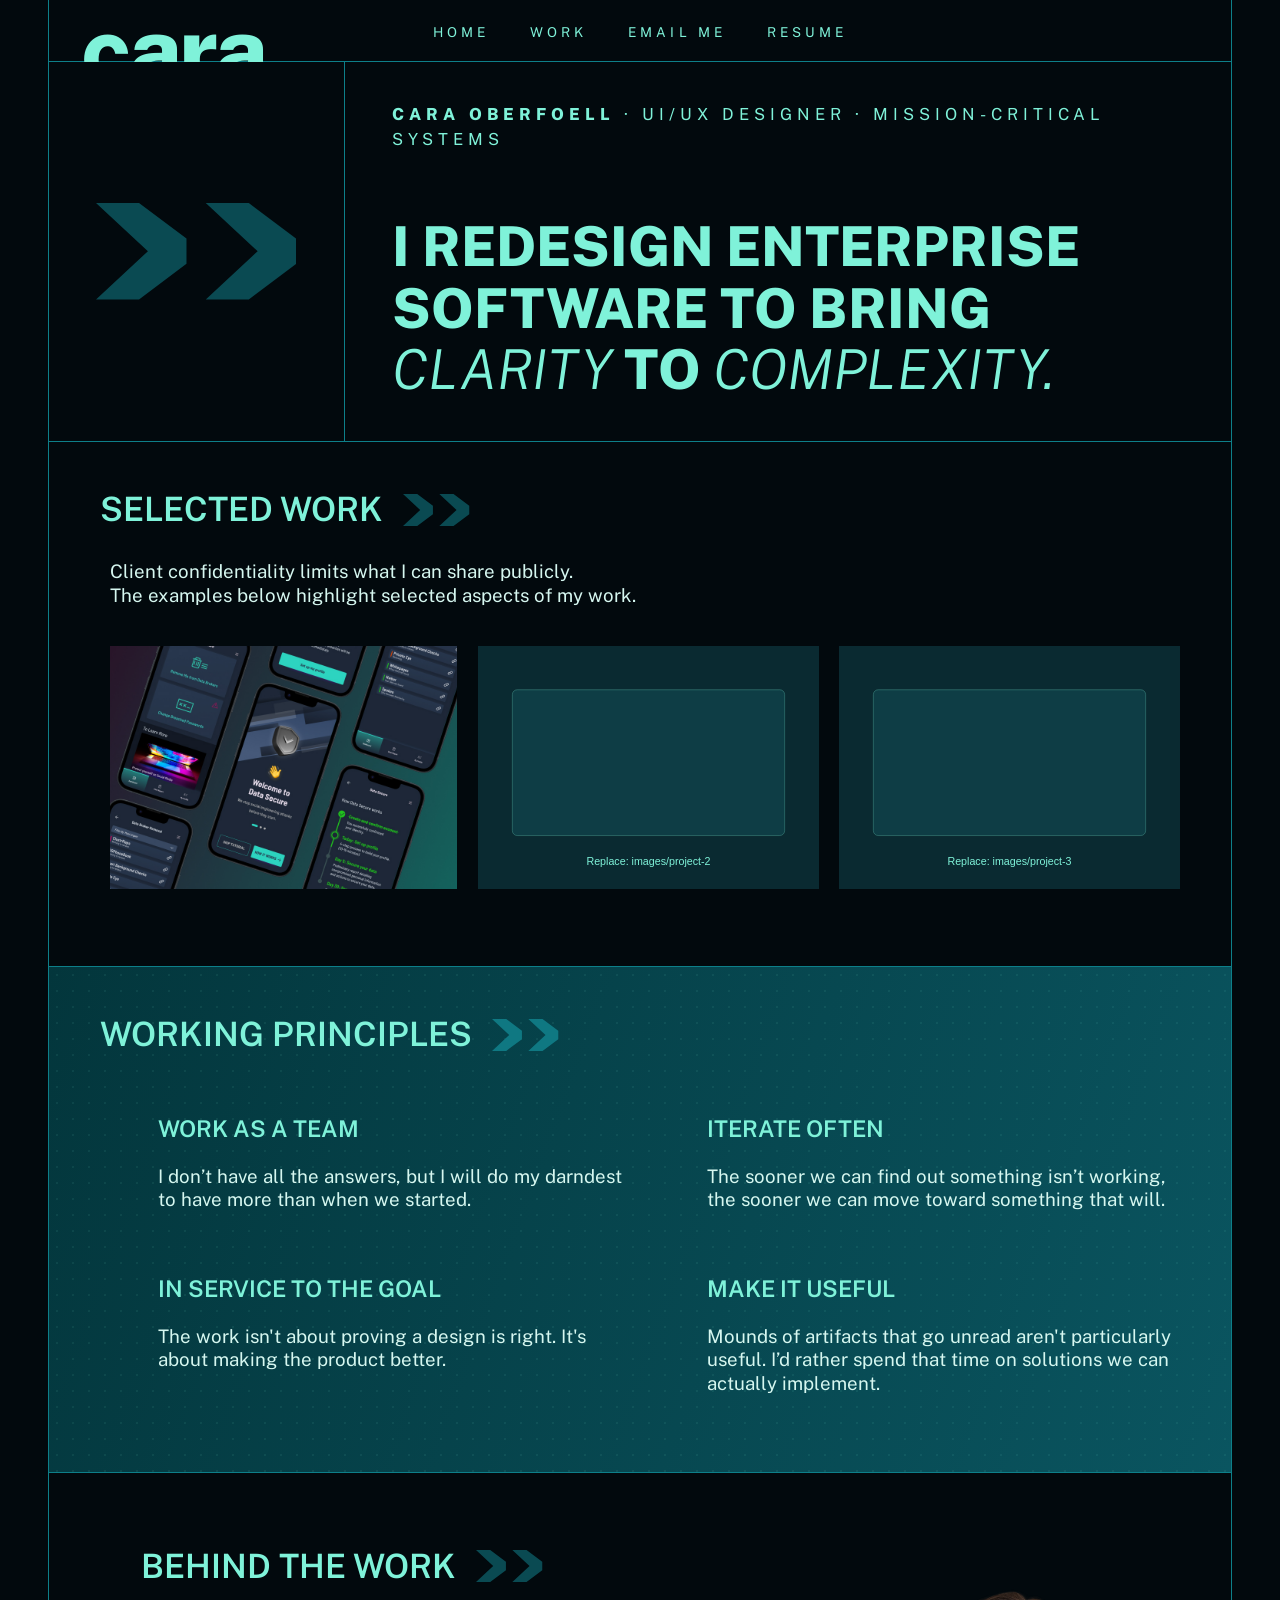
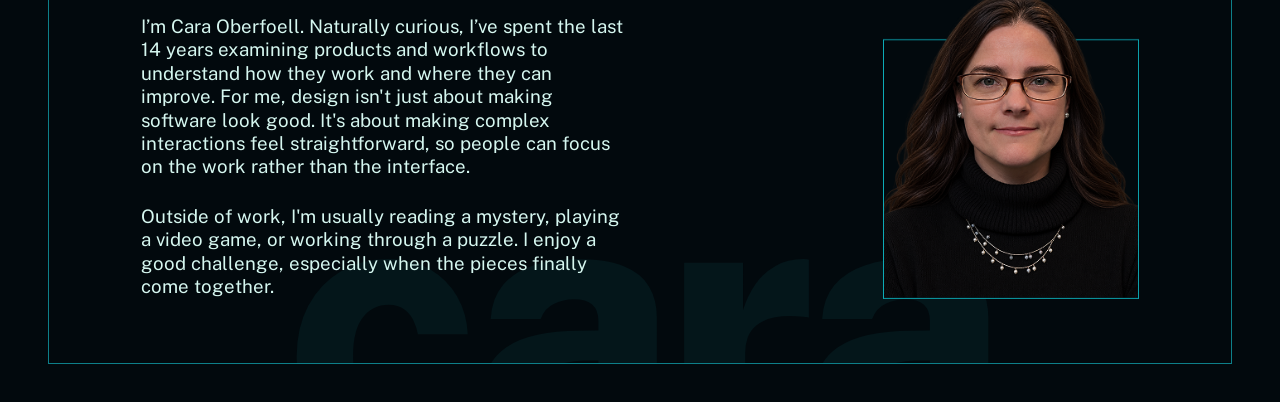
==== index.html @ caa13a53 "Update index.html text edit" ====
<!doctype html>
<html lang="en">
<head>
  <meta charset="utf-8">
  <meta name="viewport" content="width=device-width, initial-scale=1">
  <title>Cara Oberfoell | UI/UX Designer</title>
  <meta name="description" content="Cara Oberfoell is a UI/UX designer who redesigns enterprise software for mission-critical systems.">

  <!-- Font: Public Sans (free from Google Fonts). If your Figma uses a different font, tell me and I'll swap it. -->
  <link rel="preconnect" href="https://fonts.googleapis.com">
  <link rel="preconnect" href="https://fonts.gstatic.com" crossorigin>
  <link href="https://fonts.googleapis.com/css2?family=Public+Sans:ital,wght@0,300;0,400;0,600;0,800;1,300;1,700&display=swap" rel="stylesheet">

  <link rel="stylesheet" href="style.css">
  <link rel="stylesheet" href="case-study.css">
</head>
<body>

<div class="frame">

  <!-- ================= HEADER / NAV ================= -->
  <header class="site-header">
    <a class="logo" href="#top" aria-label="Cara Oberfoell, home"><span>cara</span></a>

    <nav class="nav" id="nav" aria-label="Main">
      <ul>
        <li><a href="#top">Home</a></li>
        <!-- WORK LINK: points to the highlights section for now.
             When you build a Work page, change it to href="work.html" -->
        <li><a href="#work">Work</a></li>
        <li class="nav-secondary"><a href="mailto:your.email@example.com">Email me</a></li>
        <li class="nav-secondary"><a href="resume.pdf">Resume</a></li>
      </ul>
      <button class="menu-button" id="menu-button" aria-expanded="false" aria-controls="nav" aria-label="Show more links">
        <span></span><span></span><span></span>
      </button>
    </nav>
  </header>

  <main id="top">

    <!-- ================= HERO ================= -->
    <section class="hero">
      <div class="hero-mark" aria-hidden="true">
        <svg class="chevrons" viewBox="0 0 270 130" xmlns="http://www.w3.org/2000/svg">
          <polygon points="0,0 58,0 122,48 122,82 58,130 0,130 70,65"/>
          <polygon points="148,0 206,0 270,48 270,82 206,130 148,130 218,65"/>
        </svg>
      </div>
      <div class="hero-copy">
        <p class="eyebrow">
          <strong>Cara Oberfoell</strong>
          <span>· UI/UX Designer</span>
          <span>· Mission-critical systems</span>
        </p>
        <h1>I redesign enterprise software to bring <em>clarity</em> to <em>complexity.</em></h1>
      </div>
    </section>

    <!-- ================= WORK HIGHLIGHTS ================= -->
    <section class="highlights" id="work">
      <h2 class="section-title">Selected Work <svg class="chevrons" viewBox="0 0 270 130" aria-hidden="true"><polygon points="0,0 58,0 122,48 122,82 58,130 0,130 70,65"/><polygon points="148,0 206,0 270,48 270,82 206,130 148,130 218,65"/></svg></h2>
      <p class="note">
        Client confidentiality limits what I can share publicly.<br>
        The examples below highlight selected aspects of my work.
      </p>

      <!-- TO ADD A PROJECT: copy one <li>...</li> block, change the image, alt text and page link,
           then copy project-1.html to a new file (for example project-4.html) and edit it. -->
      <ul class="gallery">
        <li><a href="project-1.html"><img src="images/data_secure.jpg" alt="Mobile app screens for a data privacy product. Opens the case study."></a></li>
        <li><a href="project-2.html"><img src="images/project-2.svg" alt="Interactive touchscreen wall at an automotive event. Opens the case study."></a></li>
        <li><a href="project-3.html"><img src="images/project-3.svg" alt="Interactive touchscreen wall at an automotive event, second view. Opens the case study."></a></li>
      </ul>
    </section>

    <!-- ================= WORKING PRINCIPLES ================= -->
    <section class="principles">
      <h2 class="section-title">Working Principles <svg class="chevrons" viewBox="0 0 270 130" aria-hidden="true"><polygon points="0,0 58,0 122,48 122,82 58,130 0,130 70,65"/><polygon points="148,0 206,0 270,48 270,82 206,130 148,130 218,65"/></svg></h2>

      <div class="principles-grid">
        <article>
          <h3>Work as a team</h3>
          <p>I don’t have all the answers, but I will do my darndest to have more than when we started.</p>
        </article>
        <article>
          <h3>Iterate often</h3>
          <p>The sooner we can find out something isn’t working, the sooner we can move toward something that will.</p>
        </article>
        <article>
          <h3>In service to the goal</h3>
          <p>The work isn't about proving a design is right. It's about making the product better.</p>
        </article>
        <article>
          <h3>Make it useful</h3>
          <p>Mounds of artifacts that go unread aren't particularly useful. I’d rather spend that time on solutions we can actually implement.</p>
        </article>
      </div>
    </section>

    <!-- ================= BEHIND THE WORK ================= -->
    <section class="about">
      <h2 class="section-title about-title">Behind the Work <svg class="chevrons" viewBox="0 0 270 130" aria-hidden="true"><polygon points="0,0 58,0 122,48 122,82 58,130 0,130 70,65"/><polygon points="148,0 206,0 270,48 270,82 206,130 148,130 218,65"/></svg></h2>

      <div class="about-text">
        <p>I’m Cara Oberfoell. Naturally curious, I’ve spent the last 14 years examining products and workflows to understand how they work and where they can improve. For me, design isn't just about making software look good. It's about making complex interactions feel straightforward, so people can focus on the work rather than the interface.</p>
        <p>Outside of work, I'm usually reading a mystery, playing a video game, or working through a puzzle. I enjoy a good challenge, especially when the pieces finally come together.</p>
      </div>

      <figure class="about-photo">
        <img src="images/headshot.png" alt="Portrait of Cara Oberfoell">
      </figure>

      <span class="watermark" aria-hidden="true">cara</span>
    </section>

  </main>
</div>

<script>
  // Mobile menu: the hamburger button shows/hides "Email me" and "Resume".
  var button = document.getElementById('menu-button');
  var nav = document.getElementById('nav');
  button.addEventListener('click', function () {
    var open = nav.classList.toggle('open');
    button.setAttribute('aria-expanded', open ? 'true' : 'false');
  });
</script>
</body>
</html>
---- style.css ----
/* =========================================================
   CARA OBERFOELL PORTFOLIO
   ---------------------------------------------------------
   EASY EDITS: colors, font and spacing live in the
   ":root" block right below. Change a value there and it
   updates across the whole site.
   ========================================================= */

:root {
  /* ----- COLORS (change hex codes here) ----- */
  --bg:          #02090d;   /* page background */
  --mint:        #7ff2d9;   /* headings and bright accents */
  --text:        #d6f7f0;   /* body text */
  --line:        #0d7f89;   /* thin frame lines */
  --chevron:     #0a4a52;   /* dark ">>" shapes */
  --panel-start: #03363c;   /* principles section gradient: left */
  --panel-end:   #0a5560;   /* principles section gradient: right */
  --watermark:   #04161a;   /* big faint "cara" behind about section */

  /* ----- FONT ----- */
  --font: "Public Sans", system-ui, -apple-system, "Segoe UI", sans-serif;

  /* ----- SPACING ----- */
  --frame-margin: clamp(16px, 3.75vw, 64px);  /* gap between window edge and the framed content */
  --section-pad:  clamp(24px, 4vw, 70px);     /* padding inside sections */
}

/* ---------- Base ---------- */
*, *::before, *::after { box-sizing: border-box; }

html { scroll-behavior: smooth; }

body {
  margin: 0;
  background: var(--bg);
  color: var(--text);
  font-family: var(--font);
  font-size: clamp(1rem, 0.9rem + 0.35vw, 1.3rem);
  line-height: 1.25;
  -webkit-font-smoothing: antialiased;
}

img { display: block; max-width: 100%; }
a { color: inherit; }
h1, h2, h3, p, ul, figure { margin: 0; }
ul { padding: 0; list-style: none; }

/* The framed area with thin vertical lines on each side */
.frame {
  margin-inline: var(--frame-margin);
  border-inline: 1px solid var(--line);
  min-height: 100vh;
  margin-bottom: clamp(24px, 3vw, 56px);
  border-bottom: 1px solid var(--line);
}

/* Reusable ">>" shape */
.chevrons { fill: var(--chevron); }

/* Section headings: "WORK - HIGHLIGHTS >>" */
.section-title {
  display: flex;
  align-items: center;
  gap: 0.6em;
  color: var(--mint);
  font-size: clamp(1.4rem, 1rem + 1.4vw, 2.1rem);
  font-weight: 600;
  text-transform: uppercase;
  line-height: 1;
}
.section-title .chevrons { height: 0.95em; width: auto; flex: none; }
/* On the teal panel the dark ">>" would vanish, so it gets a lighter teal */
.principles .chevrons { fill: #0f7882; }

/* ---------- Header / nav ---------- */
.site-header {
  display: grid;
  grid-template-columns: 1fr auto 1fr;
  align-items: start;
  height: 62px;
  border-bottom: 1px solid var(--line);
}

/* Logo is cropped at the bottom on purpose, like your design */
.logo {
  grid-column: 1;
  height: 62px;
  overflow: hidden;
  padding-left: 32px;
  text-decoration: none;
  color: var(--mint);
}
.logo span {
  display: block;
  margin-top: 4px;
  font-size: 92px;
  font-weight: 800;
  line-height: 1;
  letter-spacing: -0.03em;
}

.nav {
  grid-column: 2;
  display: flex;
  align-items: center;
  height: 62px;
}
.nav ul { display: flex; gap: clamp(28px, 3.2vw, 50px); }
.nav a {
  color: var(--mint);
  font-size: 0.85rem;
  font-weight: 400;
  letter-spacing: 0.3em;
  text-transform: uppercase;
  text-decoration: none;
  padding-block: 8px;
}
.nav a:hover, .nav a:focus-visible { text-decoration: underline; text-underline-offset: 6px; }

.menu-button { display: none; }

/* ---------- Hero ---------- */
.hero {
  display: grid;
  grid-template-columns: 25% 1fr;
  min-height: clamp(280px, 25vw, 395px);
  border-bottom: 1px solid var(--line);
}
.hero-mark {
  display: grid;
  place-items: center;
  border-right: 1px solid var(--line);
}
.hero-mark .chevrons { width: 68%; max-width: 270px; height: auto; }

.hero-copy {
  display: flex;
  flex-direction: column;
  justify-content: center;
  gap: clamp(36px, 5vw, 90px);
  padding: 40px clamp(24px, 3.7vw, 60px);
}

.eyebrow {
  color: var(--mint);
  font-size: clamp(0.78rem, 0.4rem + 0.8vw, 1.2rem);
  letter-spacing: 0.3em;
  text-transform: uppercase;
  line-height: 1.5;
}
.eyebrow strong { font-weight: 800; }

h1 {
  color: var(--mint);
  font-size: clamp(1.6rem, 0.8rem + 3.3vw, 3.5rem);
  font-weight: 800;
  line-height: 1.12;
  text-transform: uppercase;
}
h1 em { font-style: italic; font-weight: 300; }

/* ---------- Work highlights ---------- */
.highlights {
  padding: var(--section-pad);
  padding-bottom: clamp(48px, 6vw, 90px);
  border-bottom: 1px solid var(--line);
}
.note {
  margin: clamp(20px, 2.5vw, 36px) 0 clamp(24px, 3vw, 44px) 0.5em;
  font-size: clamp(1rem, 0.85rem + 0.4vw, 1.3rem);
  line-height: 1.3;
}

.gallery {
  display: grid;
  grid-template-columns: 1.02fr 1fr 1fr;
  gap: clamp(14px, 1.6vw, 26px);
  margin-left: 0.5em;
}
.gallery img {
  width: 100%;
  height: clamp(180px, 19vw, 300px);
  object-fit: cover;
}

/* ---------- Working principles ---------- */
.principles {
  position: relative;
  padding: var(--section-pad);
  padding-bottom: clamp(48px, 6vw, 90px);
  border-bottom: 1px solid var(--line);
  background:
    radial-gradient(rgba(127, 242, 217, 0.07) 1px, transparent 1.5px) 0 0 / 16px 16px,
    linear-gradient(110deg, var(--panel-start), var(--panel-end));
}
.principles-grid {
  display: grid;
  grid-template-columns: 1fr 1fr;
  gap: clamp(36px, 5vw, 70px) clamp(32px, 6vw, 110px);
  margin-top: clamp(36px, 5vw, 80px);
  padding-left: clamp(0px, 4.5vw, 75px);
}
.principles h3 {
  color: var(--mint);
  font-size: clamp(1.05rem, 0.8rem + 0.8vw, 1.45rem);
  font-weight: 600;
  text-transform: uppercase;
  margin-bottom: clamp(14px, 1.6vw, 24px);
}
.principles p {
  font-size: clamp(1rem, 0.85rem + 0.4vw, 1.3rem);
  line-height: 1.25;
  max-width: 28em;
}

/* ---------- About ---------- */
.about {
  position: relative;
  overflow: hidden;
  display: grid;
  grid-template-columns: minmax(0, 1fr) auto;
  grid-template-areas:
    "title photo"
    "text  photo";
  column-gap: clamp(32px, 8vw, 130px);
  row-gap: clamp(20px, 2.5vw, 36px);
  align-content: start;
  max-width: 1100px;
  margin-inline: auto;
  padding: clamp(48px, 6vw, 90px) var(--section-pad) clamp(48px, 5vw, 80px);
}
.about-title { grid-area: title; }
.about-text  { grid-area: text; position: relative; z-index: 1; }
.about-text p + p { margin-top: 1.4em; }
.about-text p { font-size: clamp(1rem, 0.85rem + 0.4vw, 1.3rem); max-width: 26em; }

.about-photo {
  grid-area: photo;
  align-self: end;
  position: relative;
  z-index: 1;
  width: clamp(220px, 20vw, 278px);
}
.about-photo img {
  width: 100%;
  /* aspect-ratio: 1; */
  object-fit: cover;
}

/* Big faint "cara" behind everything at the bottom */
.watermark {
  position: absolute;
  left: 50%;
  bottom: -0.38em;
  transform: translateX(-50%);
  z-index: 0;
  color: var(--watermark);
  font-size: clamp(220px, 28vw, 440px);
  font-weight: 800;
  letter-spacing: -0.03em;
  line-height: 1;
  pointer-events: none;
  user-select: none;
}

/* The about block sits centered inside the full-width frame */
.frame > main > .about { width: 100%; }

/* =========================================================
   TABLET / MOBILE  (screens narrower than 820px)
   ========================================================= */
@media (max-width: 820px) {

  :root { --frame-margin: 18px; }

  /* Header: logo on top, links underneath */
  .site-header {
    display: block;
    height: auto;
  }
  .logo {
    display: block;
    padding-left: 0;
    height: 62px;
    text-align: center;
  }
  .logo span { font-size: 84px; margin-top: 2px; }

  .nav {
    position: relative;
    justify-content: center;
    gap: 28px;
    height: 62px;
    border-top: 1px solid var(--line);
  }
  .nav ul { gap: 36px; }

  /* "Email me" and "Resume" move into the hamburger menu */
  .nav-secondary { display: none; }
  .nav.open { flex-wrap: wrap; height: auto; padding-bottom: 12px; }
  .nav.open ul { flex-wrap: wrap; justify-content: center; width: 100%; padding-top: 18px; row-gap: 14px; }
  .nav.open .nav-secondary { display: block; }
  .nav.open .menu-button { margin-top: 10px; }

  .menu-button {
    display: grid;
    gap: 5px;
    padding: 10px 4px;
    background: none;
    border: 0;
    cursor: pointer;
  }
  .menu-button span {
    display: block;
    width: 22px;
    height: 2px;
    background: var(--mint);
  }

  /* Hero stacks: chevron strip, then text */
  .hero { display: block; min-height: 0; }
  .hero-mark {
    display: flex;
    align-items: center;
    justify-content: flex-start;
    height: 72px;
    padding-left: 24px;
    border-right: 0;
    border-bottom: 1px solid var(--line);
  }
  .hero-mark .chevrons { width: 74px; }
  .hero-copy { padding: 28px 22px 34px; gap: 22px; }
  .eyebrow { letter-spacing: 0.3em; font-size: 0.8rem; display: block; }
  .eyebrow span { display: block; }
  h1 { font-size: 1.55rem; }
  h1 em { font-weight: 700; }

  /* Gallery stacks full width */
  .highlights { padding: 28px 22px 40px; }
  .note { margin-left: 0; }
  .gallery { grid-template-columns: 1fr; margin-left: 0; }
  .gallery img { height: auto; aspect-ratio: 16 / 10; }

  /* Principles: one column */
  .principles { padding: 28px 22px 40px; }
  .principles-grid { grid-template-columns: 1fr; padding-left: 12px; margin-top: 28px; gap: 32px; }

  /* About: heading, photo, then text */
  .about {
    grid-template-columns: 1fr;
    grid-template-areas:
      "title"
      "photo"
      "text";
    padding: 36px 22px 56px;
  }
  .about-photo { justify-self: center; width: min(78%, 280px); align-self: auto; }
  .about-text p { max-width: none; }
  .watermark { font-size: 46vw; }
}
---- case-study.css ----
/* =========================================================
   CASE STUDY PAGES
   Used only by project-1.html, project-2.html, project-3.html.
   Colors, fonts and spacing come from the :root block in
   style.css, so changing them there updates these pages too.
   ========================================================= */

/* ---------- Title block ---------- */
.case-hero {
  padding: clamp(36px, 5vw, 80px) var(--section-pad) clamp(36px, 5vw, 72px);
  border-bottom: 1px solid var(--line);
}
.case-hero .eyebrow { margin-bottom: clamp(24px, 3vw, 44px); }
.case-hero h1 { max-width: 16em; }
.lede {
  margin-top: clamp(22px, 2.5vw, 36px);
  max-width: 36em;
  font-size: clamp(1.1rem, 0.9rem + 0.6vw, 1.5rem);
  line-height: 1.35;
}

/* ---------- Quick facts (role, team, timeline) ---------- */
.facts {
  display: grid;
  /* One row, every fact the same width (works for 3 facts, or 4 if you add one back) */
  grid-auto-flow: column;
  grid-auto-columns: minmax(0, 1fr);
  margin: 0;
  border-bottom: 1px solid var(--line);
}
.facts > div {
  padding: clamp(18px, 2vw, 28px) clamp(16px, 2vw, 32px);
  border-right: 1px solid var(--line);
}
.facts > div:last-child { border-right: 0; }
.facts dt {
  color: var(--mint);
  font-size: 0.78rem;
  font-weight: 600;
  letter-spacing: 0.3em;
  text-transform: uppercase;
}
.facts dd { margin: 10px 0 0; }

/* ---------- Text sections: label on the left, content on the right ---------- */
.case-section {
  display: grid;
  grid-template-columns: 25% 1fr;
  border-bottom: 1px solid var(--line);
}
.case-section > h2 {
  padding: var(--section-pad);
  border-right: 1px solid var(--line);
  color: var(--mint);
  font-size: clamp(1rem, 0.8rem + 0.6vw, 1.35rem);
  font-weight: 600;
  letter-spacing: 0.15em;
  line-height: 1.2;
  text-transform: uppercase;
}
.case-section .content {
  padding: var(--section-pad) clamp(24px, 3.7vw, 60px);
}
.case-section .content p { max-width: 38em; }
.case-section .content p + p { margin-top: 1.2em; }

/* List with small ">" markers */
.steps { max-width: 38em; }
.steps li { position: relative; padding-left: 1.6em; }
.steps li + li { margin-top: 0.9em; }
.steps li::before {
  content: ">";
  position: absolute;
  left: 0;
  color: var(--mint);
  font-weight: 800;
}

/* ---------- Visuals ---------- */
.case-figures {
  display: grid;
  grid-template-columns: 1fr 1fr;
  gap: clamp(14px, 1.6vw, 26px);
  padding: var(--section-pad);
  border-bottom: 1px solid var(--line);
}
/* A section holding just one wide image */
.case-figures--lead { grid-template-columns: 1fr; }
/* If one section ever holds exactly three images, the first spans the full width */
.case-figures figure:first-child:nth-last-child(3) { grid-column: 1 / -1; }
.case-figures img {
  width: 100%;
  height: auto;
  border: 1px solid var(--line);
}
.case-figures figcaption {
  margin-top: 10px;
  font-size: 0.9rem;
  opacity: 0.85;
}

/* ---------- Outcome panel (same teal look as Working Principles) ---------- */
.case-outcome {
  padding: var(--section-pad);
  padding-bottom: clamp(40px, 5vw, 80px);
  border-bottom: 1px solid var(--line);
  background:
    radial-gradient(rgba(127, 242, 217, 0.07) 1px, transparent 1.5px) 0 0 / 16px 16px,
    linear-gradient(110deg, var(--panel-start), var(--panel-end));
}
.case-outcome .chevrons { fill: #0f7882; }
.case-outcome p {
  margin-top: clamp(24px, 3vw, 44px);
  max-width: 38em;
  font-size: clamp(1.05rem, 0.9rem + 0.5vw, 1.4rem);
}

/* ---------- Back / next links ---------- */
.case-nav {
  display: flex;
  justify-content: space-between;
  gap: 24px;
  padding: clamp(28px, 3vw, 44px) var(--section-pad);
}
.case-nav a {
  color: var(--mint);
  font-size: 0.85rem;
  letter-spacing: 0.3em;
  text-transform: uppercase;
  text-decoration: none;
}
.case-nav a:hover, .case-nav a:focus-visible { text-decoration: underline; text-underline-offset: 6px; }

/* Hover effect for the thumbnails on the homepage */
.gallery a { display: block; }
.gallery a img { transition: outline-color 0.15s ease, filter 0.15s ease; outline: 1px solid transparent; outline-offset: 4px; }
.gallery a:hover img, .gallery a:focus-visible img { outline-color: var(--mint); filter: brightness(1.12); }

/* =========================================================
   TABLET / MOBILE
   ========================================================= */
@media (max-width: 820px) {
  .case-section { grid-template-columns: 1fr; }
  .case-section > h2 {
    padding: 24px 22px 0;
    border-right: 0;
  }
  .case-section .content { padding: 16px 22px 32px; }

  .case-figures { grid-template-columns: 1fr; padding: 28px 22px; }
  .case-outcome { padding: 28px 22px 40px; }
  .case-hero { padding: 28px 22px 34px; }
  .case-nav { padding: 28px 22px; flex-wrap: wrap; }
}

/* =========================================================
   SMALL PHONES (narrower than 600px)
   The facts only stack here. On anything wider they stay in one row.
   ========================================================= */
@media (max-width: 600px) {
  .facts { grid-auto-flow: row; grid-auto-columns: auto; grid-template-columns: 1fr; }
  .facts > div { border-right: 0; border-bottom: 1px solid var(--line); }
  .facts > div:last-child { border-bottom: 0; }
}
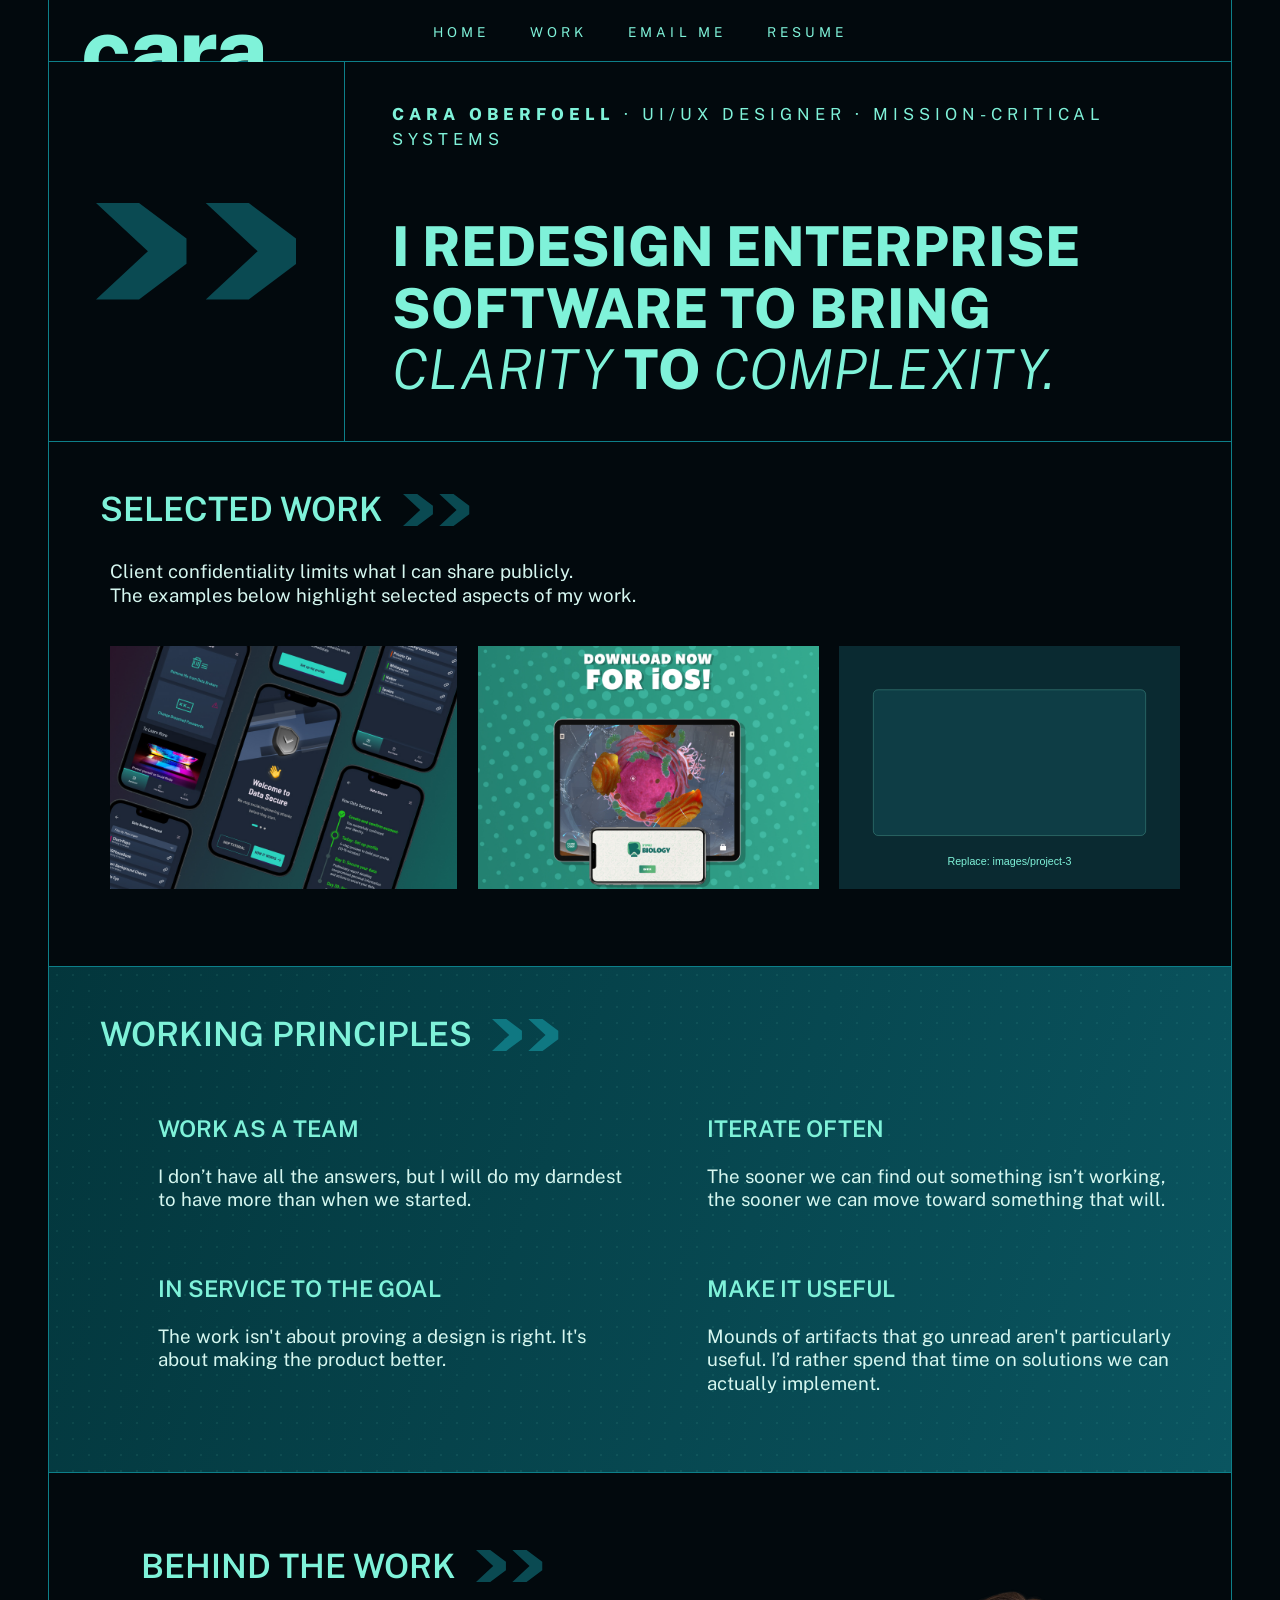
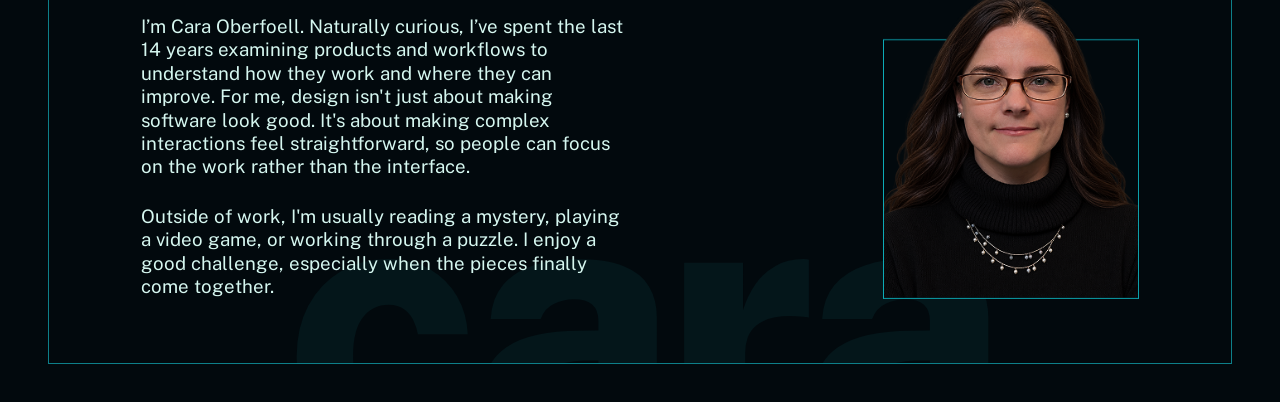
==== commit 985fcd27: "Update project-2 image in gallery section updated image" ====
--- a/index.html
+++ b/index.html
@@ -69,7 +69,7 @@
            then copy project-1.html to a new file (for example project-4.html) and edit it. -->
       <ul class="gallery">
         <li><a href="project-1.html"><img src="images/data_secure.jpg" alt="Mobile app screens for a data privacy product. Opens the case study."></a></li>
-        <li><a href="project-2.html"><img src="images/project-2.svg" alt="Interactive touchscreen wall at an automotive event. Opens the case study."></a></li>
+        <li><a href="project-2.html"><img src="images/sib_thumb.jpg" alt="Interactive touchscreen wall at an automotive event. Opens the case study."></a></li>
         <li><a href="project-3.html"><img src="images/project-3.svg" alt="Interactive touchscreen wall at an automotive event, second view. Opens the case study."></a></li>
       </ul>
     </section>
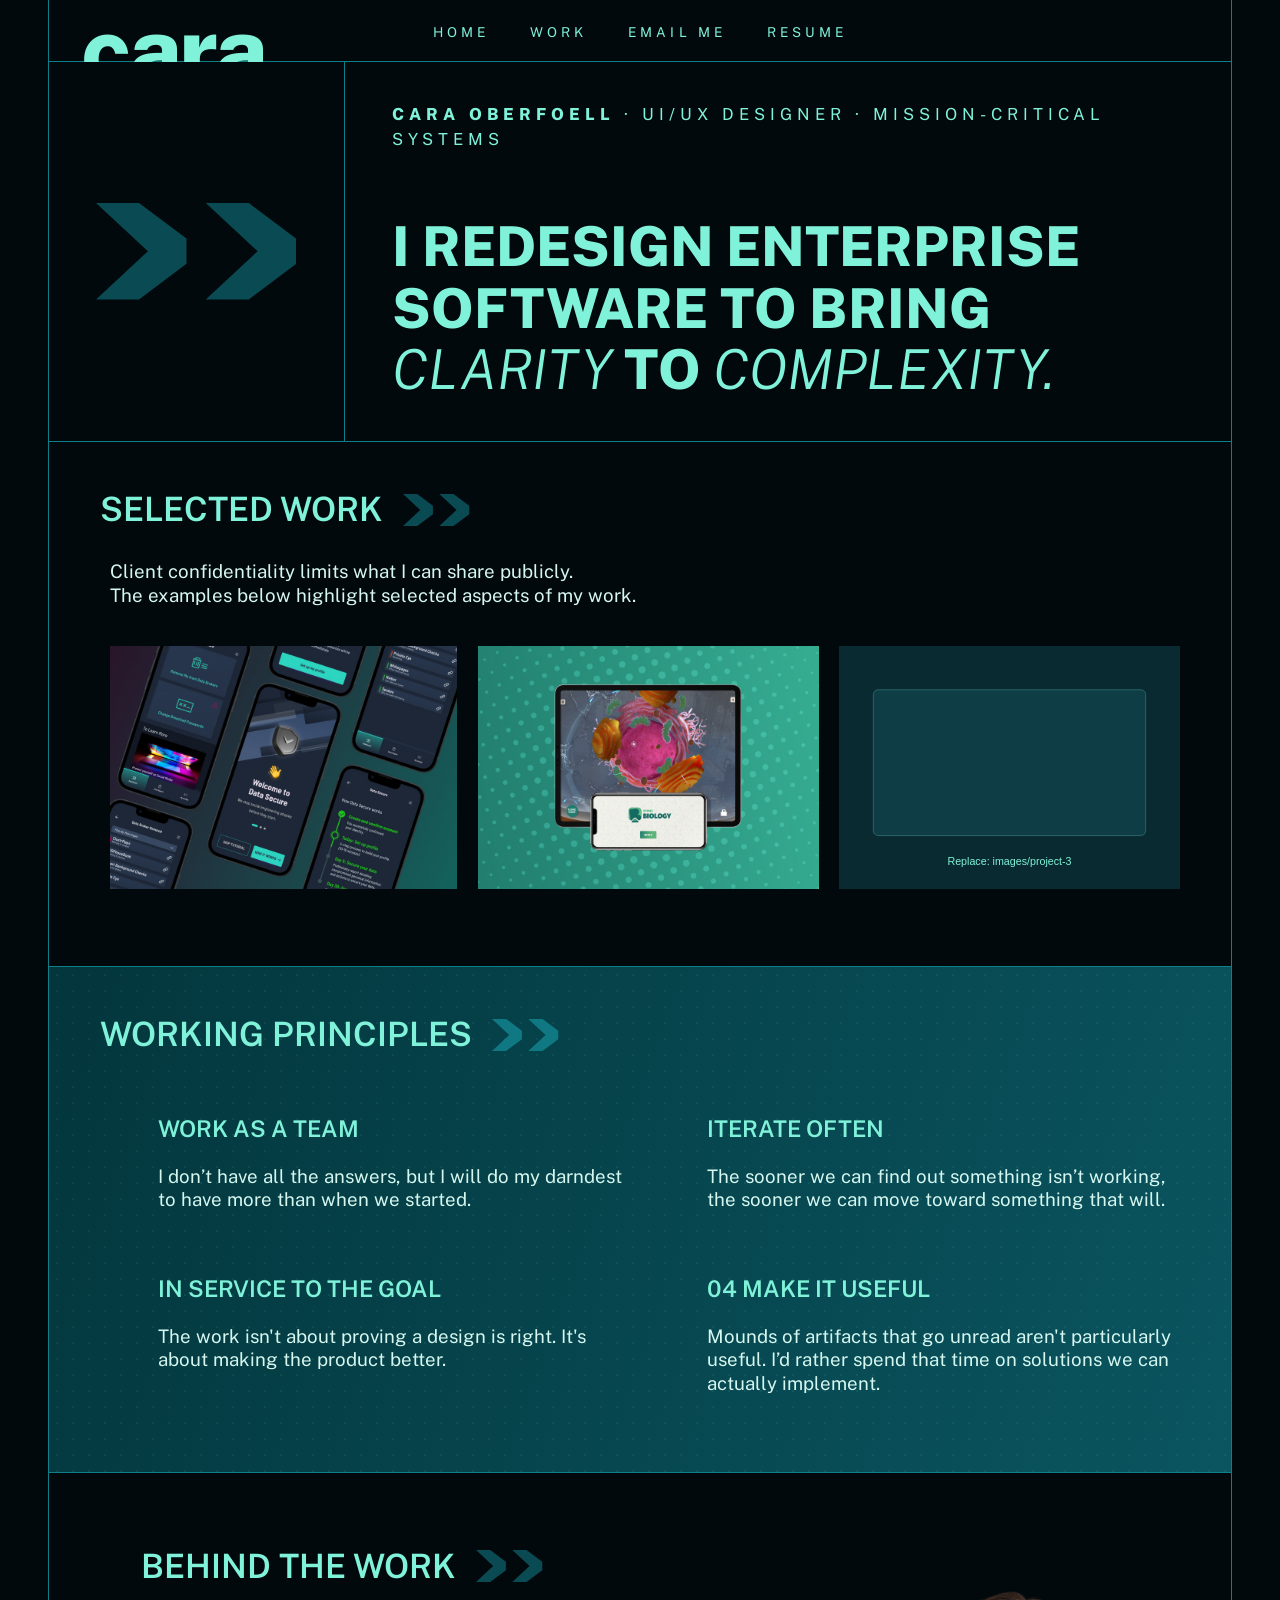
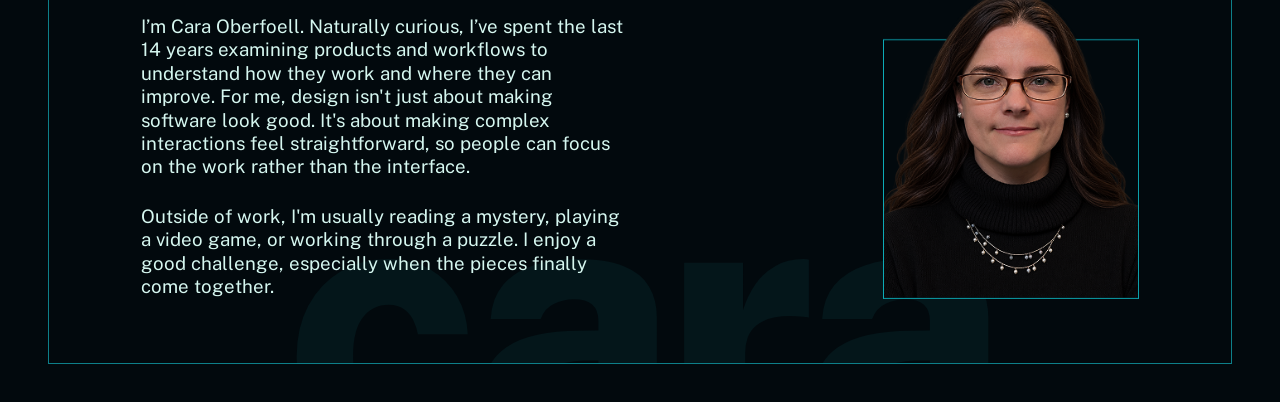
==== commit 241b6486: "Add files via upload added resume and updated email and resume in nav" ====
--- a/index.html
+++ b/index.html
@@ -28,8 +28,8 @@
         <!-- WORK LINK: points to the highlights section for now.
              When you build a Work page, change it to href="work.html" -->
         <li><a href="#work">Work</a></li>
-        <li class="nav-secondary"><a href="mailto:your.email@example.com">Email me</a></li>
-        <li class="nav-secondary"><a href="resume.pdf">Resume</a></li>
+        <li class="nav-secondary"><a href="mailto:coberfoell@gmail.com">Email me</a></li>
+        <li class="nav-secondary"><a href="Cara Oberfoell_resume.pdf">Resume</a></li>
       </ul>
       <button class="menu-button" id="menu-button" aria-expanded="false" aria-controls="nav" aria-label="Show more links">
         <span></span><span></span><span></span>
@@ -92,7 +92,7 @@
           <p>The work isn't about proving a design is right. It's about making the product better.</p>
         </article>
         <article>
-          <h3>Make it useful</h3>
+          <h3>04 Make it useful</h3>
           <p>Mounds of artifacts that go unread aren't particularly useful. I’d rather spend that time on solutions we can actually implement.</p>
         </article>
       </div>
--- a/case-study.css
+++ b/case-study.css
@@ -9,6 +9,9 @@
 .case-hero {
   padding: clamp(36px, 5vw, 80px) var(--section-pad) clamp(36px, 5vw, 72px);
   border-bottom: 1px solid var(--line);
+  background:
+  radial-gradient(rgba(127, 242, 217, 0.07) 1px, transparent 1.5px) 0 0 / 16px 16px,
+  linear-gradient(110deg, var(--panel-start), var(--panel-end));
 }
 .case-hero .eyebrow { margin-bottom: clamp(24px, 3vw, 44px); }
 .case-hero h1 { max-width: 16em; }
@@ -104,9 +107,9 @@
   padding: var(--section-pad);
   padding-bottom: clamp(40px, 5vw, 80px);
   border-bottom: 1px solid var(--line);
-  background:
+  /*background:
     radial-gradient(rgba(127, 242, 217, 0.07) 1px, transparent 1.5px) 0 0 / 16px 16px,
-    linear-gradient(110deg, var(--panel-start), var(--panel-end));
+    linear-gradient(110deg, var(--panel-start), var(--panel-end)); */
 }
 .case-outcome .chevrons { fill: #0f7882; }
 .case-outcome p {
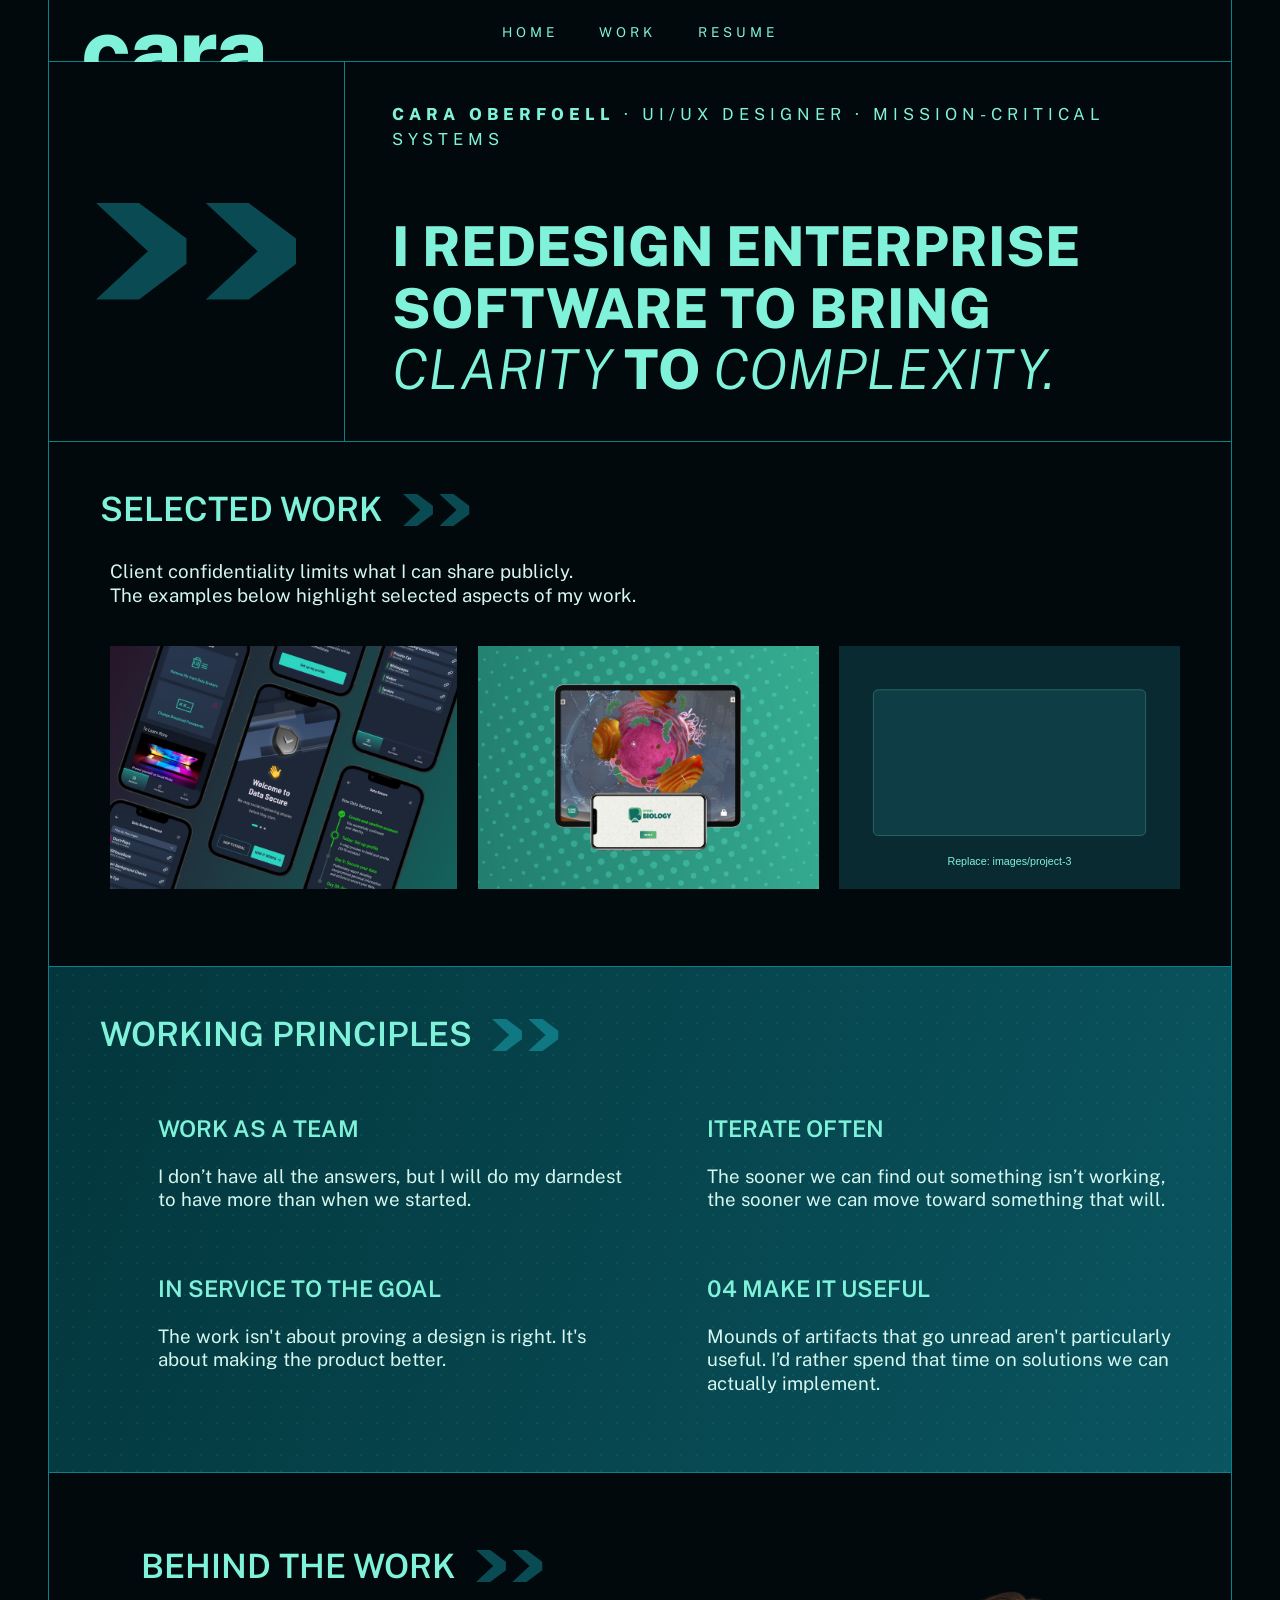
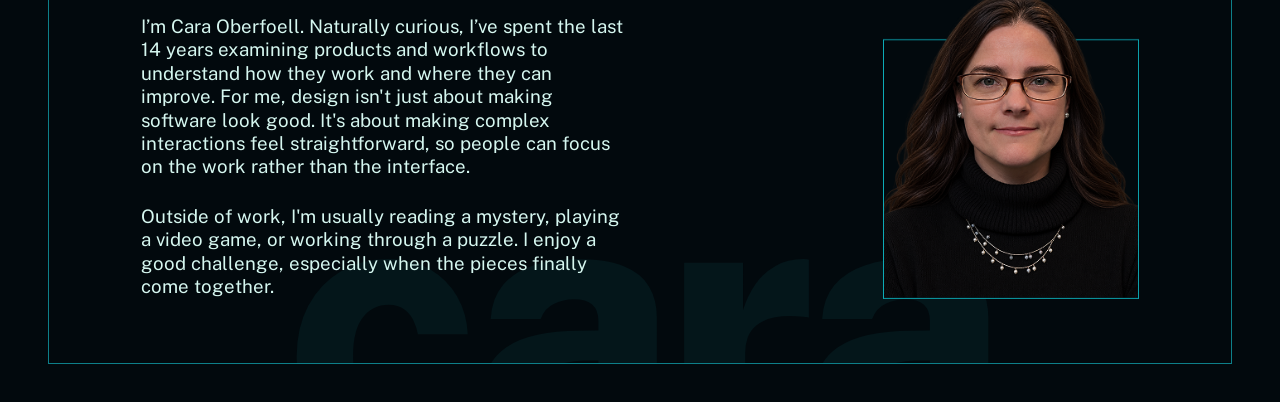
==== commit 202a44f3: "Add files via upload removed the email button from nav and removed the extra hamburger menu from mob" ====
--- a/index.html
+++ b/index.html
@@ -28,12 +28,8 @@
         <!-- WORK LINK: points to the highlights section for now.
              When you build a Work page, change it to href="work.html" -->
         <li><a href="#work">Work</a></li>
-        <li class="nav-secondary"><a href="mailto:coberfoell@gmail.com">Email me</a></li>
-        <li class="nav-secondary"><a href="Cara Oberfoell_resume.pdf">Resume</a></li>
+        <li><a href="Cara Oberfoell_resume.pdf" target="_blank" rel="noopener">Resume</a></li>
       </ul>
-      <button class="menu-button" id="menu-button" aria-expanded="false" aria-controls="nav" aria-label="Show more links">
-        <span></span><span></span><span></span>
-      </button>
     </nav>
   </header>
 
@@ -118,13 +114,7 @@
 </div>
 
 <script>
-  // Mobile menu: the hamburger button shows/hides "Email me" and "Resume".
-  var button = document.getElementById('menu-button');
-  var nav = document.getElementById('nav');
-  button.addEventListener('click', function () {
-    var open = nav.classList.toggle('open');
-    button.setAttribute('aria-expanded', open ? 'true' : 'false');
-  });
+
 </script>
 </body>
 </html>
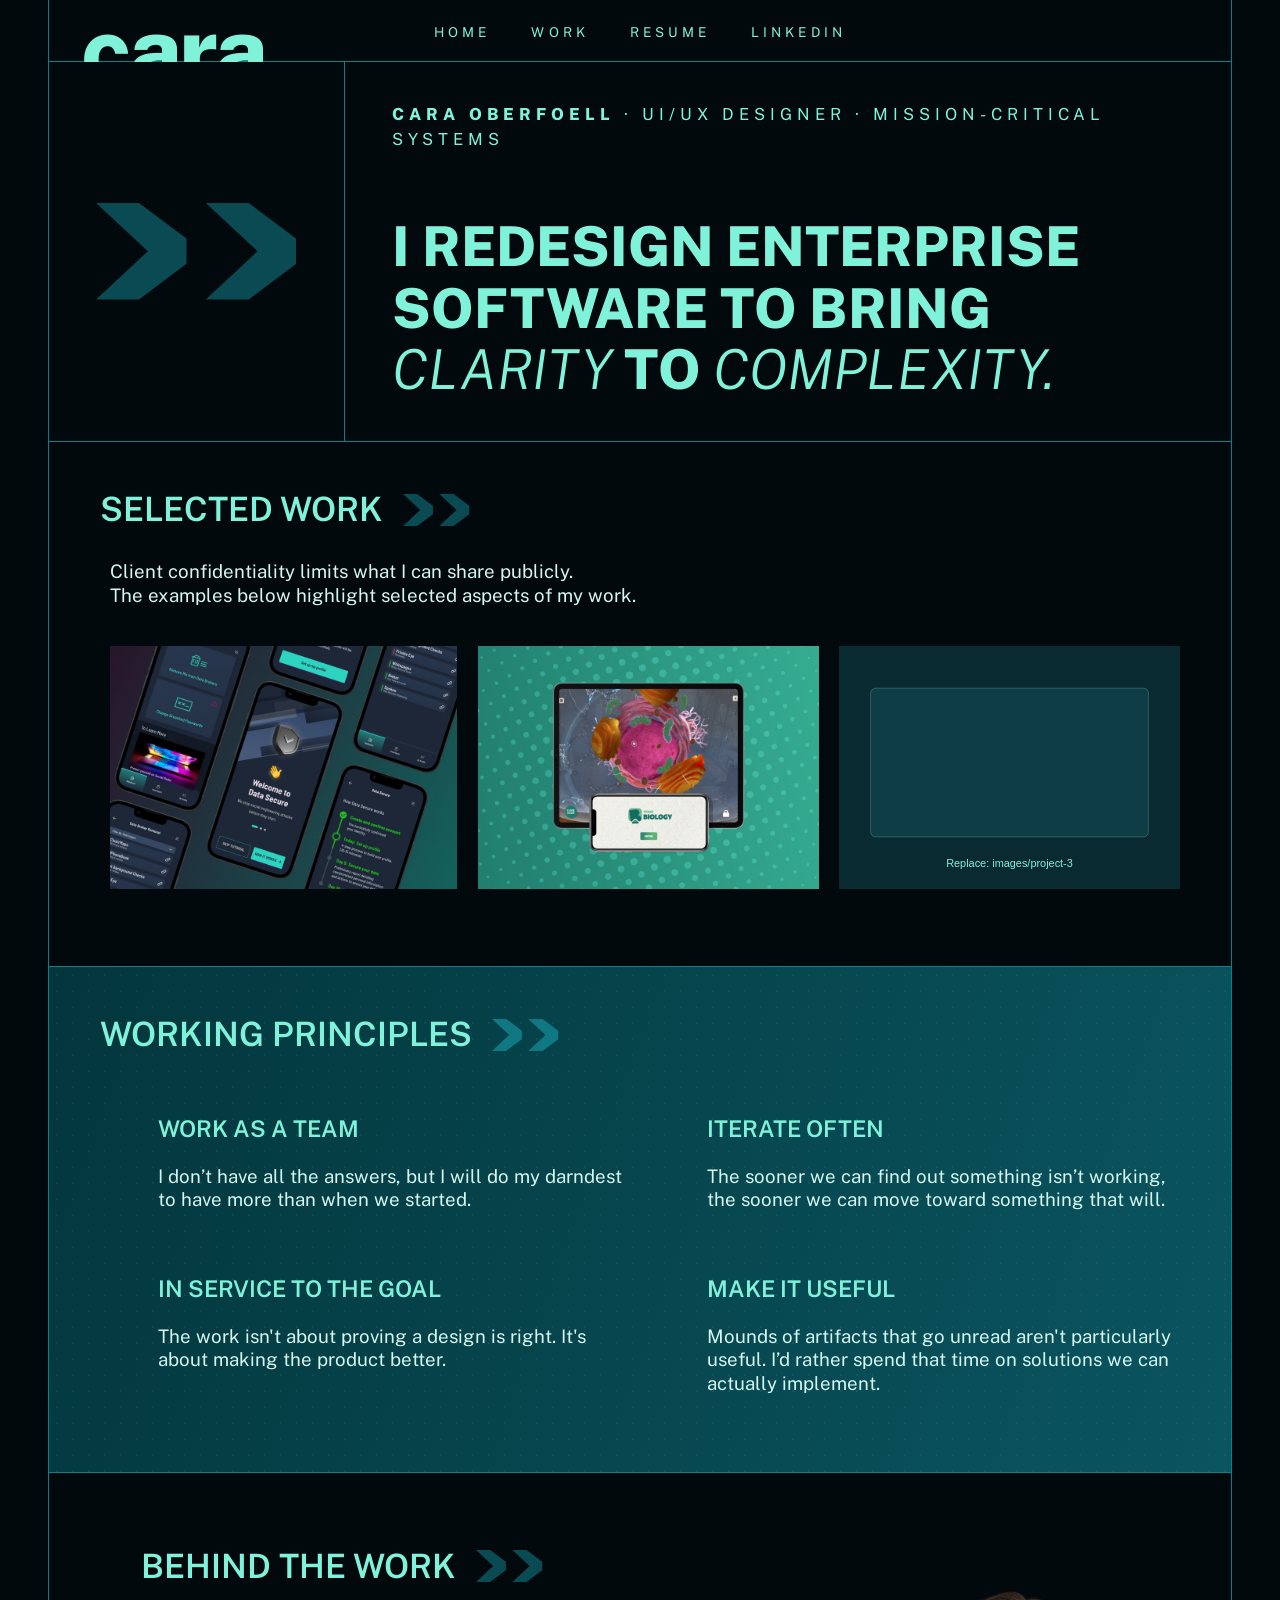
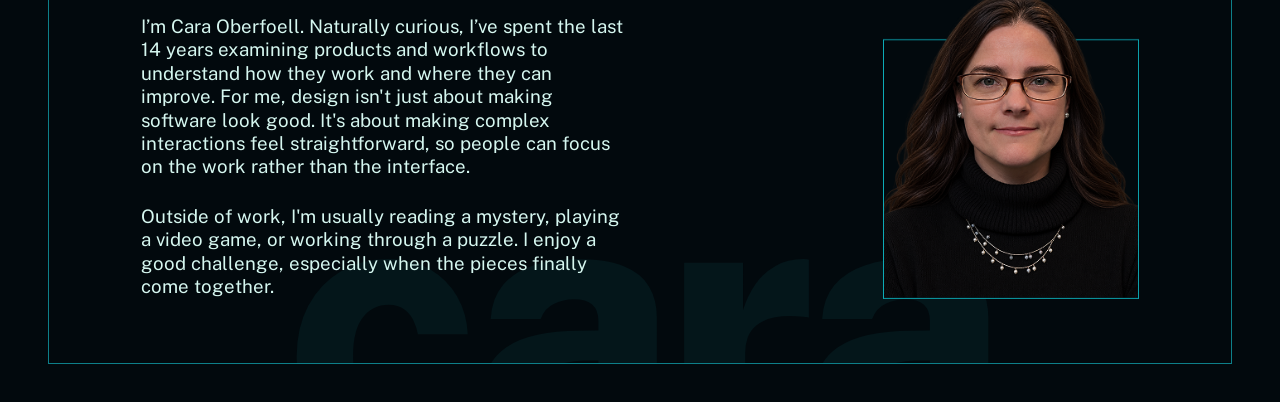
==== commit a84159c4: "Add files via upload Added linkedin to Nav. fixed typos and added descriptions" ====
--- a/index.html
+++ b/index.html
@@ -29,6 +29,8 @@
              When you build a Work page, change it to href="work.html" -->
         <li><a href="#work">Work</a></li>
         <li><a href="Cara Oberfoell_resume.pdf" target="_blank" rel="noopener">Resume</a></li>
+        <li><a href="https://www.linkedin.com/in/coberfoell" target="_blank" rel="noopener">LinkedIn</a></li>
+
       </ul>
     </nav>
   </header>
@@ -65,7 +67,7 @@
            then copy project-1.html to a new file (for example project-4.html) and edit it. -->
       <ul class="gallery">
         <li><a href="project-1.html"><img src="images/data_secure.jpg" alt="Mobile app screens for a data privacy product. Opens the case study."></a></li>
-        <li><a href="project-2.html"><img src="images/sib_thumb.jpg" alt="Interactive touchscreen wall at an automotive event. Opens the case study."></a></li>
+        <li><a href="project-2.html"><img src="images/sib_thumb.jpg" alt="Biology AAR app screens.  Opens the case study."></a></li>
         <li><a href="project-3.html"><img src="images/project-3.svg" alt="Interactive touchscreen wall at an automotive event, second view. Opens the case study."></a></li>
       </ul>
     </section>
@@ -88,7 +90,7 @@
           <p>The work isn't about proving a design is right. It's about making the product better.</p>
         </article>
         <article>
-          <h3>04 Make it useful</h3>
+          <h3>Make it useful</h3>
           <p>Mounds of artifacts that go unread aren't particularly useful. I’d rather spend that time on solutions we can actually implement.</p>
         </article>
       </div>
--- a/case-study.css
+++ b/case-study.css
@@ -9,9 +9,10 @@
 .case-hero {
   padding: clamp(36px, 5vw, 80px) var(--section-pad) clamp(36px, 5vw, 72px);
   border-bottom: 1px solid var(--line);
+  /* Same dotted teal texture as the Working Principles panel on the homepage */
   background:
-  radial-gradient(rgba(127, 242, 217, 0.07) 1px, transparent 1.5px) 0 0 / 16px 16px,
-  linear-gradient(110deg, var(--panel-start), var(--panel-end));
+    radial-gradient(rgba(127, 242, 217, 0.07) 1px, transparent 1.5px) 0 0 / 16px 16px,
+    linear-gradient(110deg, var(--panel-start), var(--panel-end));
 }
 .case-hero .eyebrow { margin-bottom: clamp(24px, 3vw, 44px); }
 .case-hero h1 { max-width: 16em; }
@@ -102,16 +103,12 @@
   opacity: 0.85;
 }
 
-/* ---------- Outcome panel (same teal look as Working Principles) ---------- */
+/* ---------- Outcome (plain background; the texture now lives in the header) ---------- */
 .case-outcome {
   padding: var(--section-pad);
   padding-bottom: clamp(40px, 5vw, 80px);
   border-bottom: 1px solid var(--line);
-  /*background:
-    radial-gradient(rgba(127, 242, 217, 0.07) 1px, transparent 1.5px) 0 0 / 16px 16px,
-    linear-gradient(110deg, var(--panel-start), var(--panel-end)); */
-}
-.case-outcome .chevrons { fill: #0f7882; }
+}
 .case-outcome p {
   margin-top: clamp(24px, 3vw, 44px);
   max-width: 38em;
@@ -119,12 +116,18 @@
 }
 
 /* ---------- Back / next links ---------- */
+/* Three fixed slots: Previous (left) | Back to work (center) | Next (right).
+   A page that has no Previous or Next simply leaves that slot empty. */
 .case-nav {
-  display: flex;
-  justify-content: space-between;
+  display: grid;
+  grid-template-columns: 1fr auto 1fr;
+  align-items: center;
   gap: 24px;
   padding: clamp(28px, 3vw, 44px) var(--section-pad);
 }
+.case-nav .nav-prev { grid-column: 1; justify-self: start; }
+.case-nav .nav-back { grid-column: 2; justify-self: center; }
+.case-nav .nav-next { grid-column: 3; justify-self: end; }
 .case-nav a {
   color: var(--mint);
   font-size: 0.85rem;
@@ -135,9 +138,19 @@
 .case-nav a:hover, .case-nav a:focus-visible { text-decoration: underline; text-underline-offset: 6px; }
 
 /* Hover effect for the thumbnails on the homepage */
-.gallery a { display: block; }
-.gallery a img { transition: outline-color 0.15s ease, filter 0.15s ease; outline: 1px solid transparent; outline-offset: 4px; }
-.gallery a:hover img, .gallery a:focus-visible img { outline-color: var(--mint); filter: brightness(1.12); }
+/* The link crops the image very slightly (scale 1.02) so a faint light edge baked into
+   an exported image, or a sub-pixel gap at certain window sizes, never shows as a thin line. */
+.gallery a {
+  display: block;
+  overflow: hidden;
+  background: var(--bg);
+  outline: 1px solid transparent;
+  outline-offset: 4px;
+  transition: outline-color 0.15s ease;
+}
+.gallery a img { display: block; transform: scale(1.02); transition: filter 0.15s ease; }
+.gallery a:hover, .gallery a:focus-visible { outline-color: var(--mint); }
+.gallery a:hover img, .gallery a:focus-visible img { filter: brightness(1.12); }
 
 /* =========================================================
    TABLET / MOBILE
@@ -153,7 +166,12 @@
   .case-figures { grid-template-columns: 1fr; padding: 28px 22px; }
   .case-outcome { padding: 28px 22px 40px; }
   .case-hero { padding: 28px 22px 34px; }
-  .case-nav { padding: 28px 22px; flex-wrap: wrap; }
+  /* Phones: Previous and Next share the first row, Back to work sits centered below */
+  .case-nav { grid-template-columns: 1fr 1fr; row-gap: 22px; padding: 28px 22px; }
+  .case-nav .nav-prev { grid-column: 1; grid-row: 1; }
+  .case-nav .nav-next { grid-column: 2; grid-row: 1; }
+  .case-nav .nav-back { grid-column: 1 / -1; grid-row: 2; justify-self: center; }
+  .case-nav .long { display: none; }   /* "Previous project" becomes "Previous" */
 }
 
 /* =========================================================
@@ -165,3 +183,34 @@
   .facts > div { border-right: 0; border-bottom: 1px solid var(--line); }
   .facts > div:last-child { border-bottom: 0; }
 }
+
+/* =========================================================
+   TOP NAVIGATION (applies to every page)
+   Four links need more room than three, so on screens narrower than
+   1060px the header switches to the stacked layout (logo on top, links
+   below). These rules are last on purpose so they override style.css.
+   ========================================================= */
+@media (max-width: 1060px) {
+  .site-header { display: block; height: auto; }
+  .logo { display: block; padding-left: 0; height: 62px; text-align: center; }
+  .logo span { font-size: 84px; margin-top: 2px; }
+  .nav {
+    justify-content: center;
+    height: auto;
+    min-height: 62px;
+    padding: 8px 16px;
+    border-top: 1px solid var(--line);
+  }
+  .nav ul { flex-wrap: wrap; justify-content: center; gap: 8px 26px; }
+}
+
+/* Small phones: the four links sit in a tidy 2 x 2 block */
+@media (max-width: 480px) {
+  .nav ul {
+    display: grid;
+    grid-template-columns: auto auto;
+    justify-items: center;
+    gap: 12px 44px;
+    padding-block: 6px;
+  }
+}
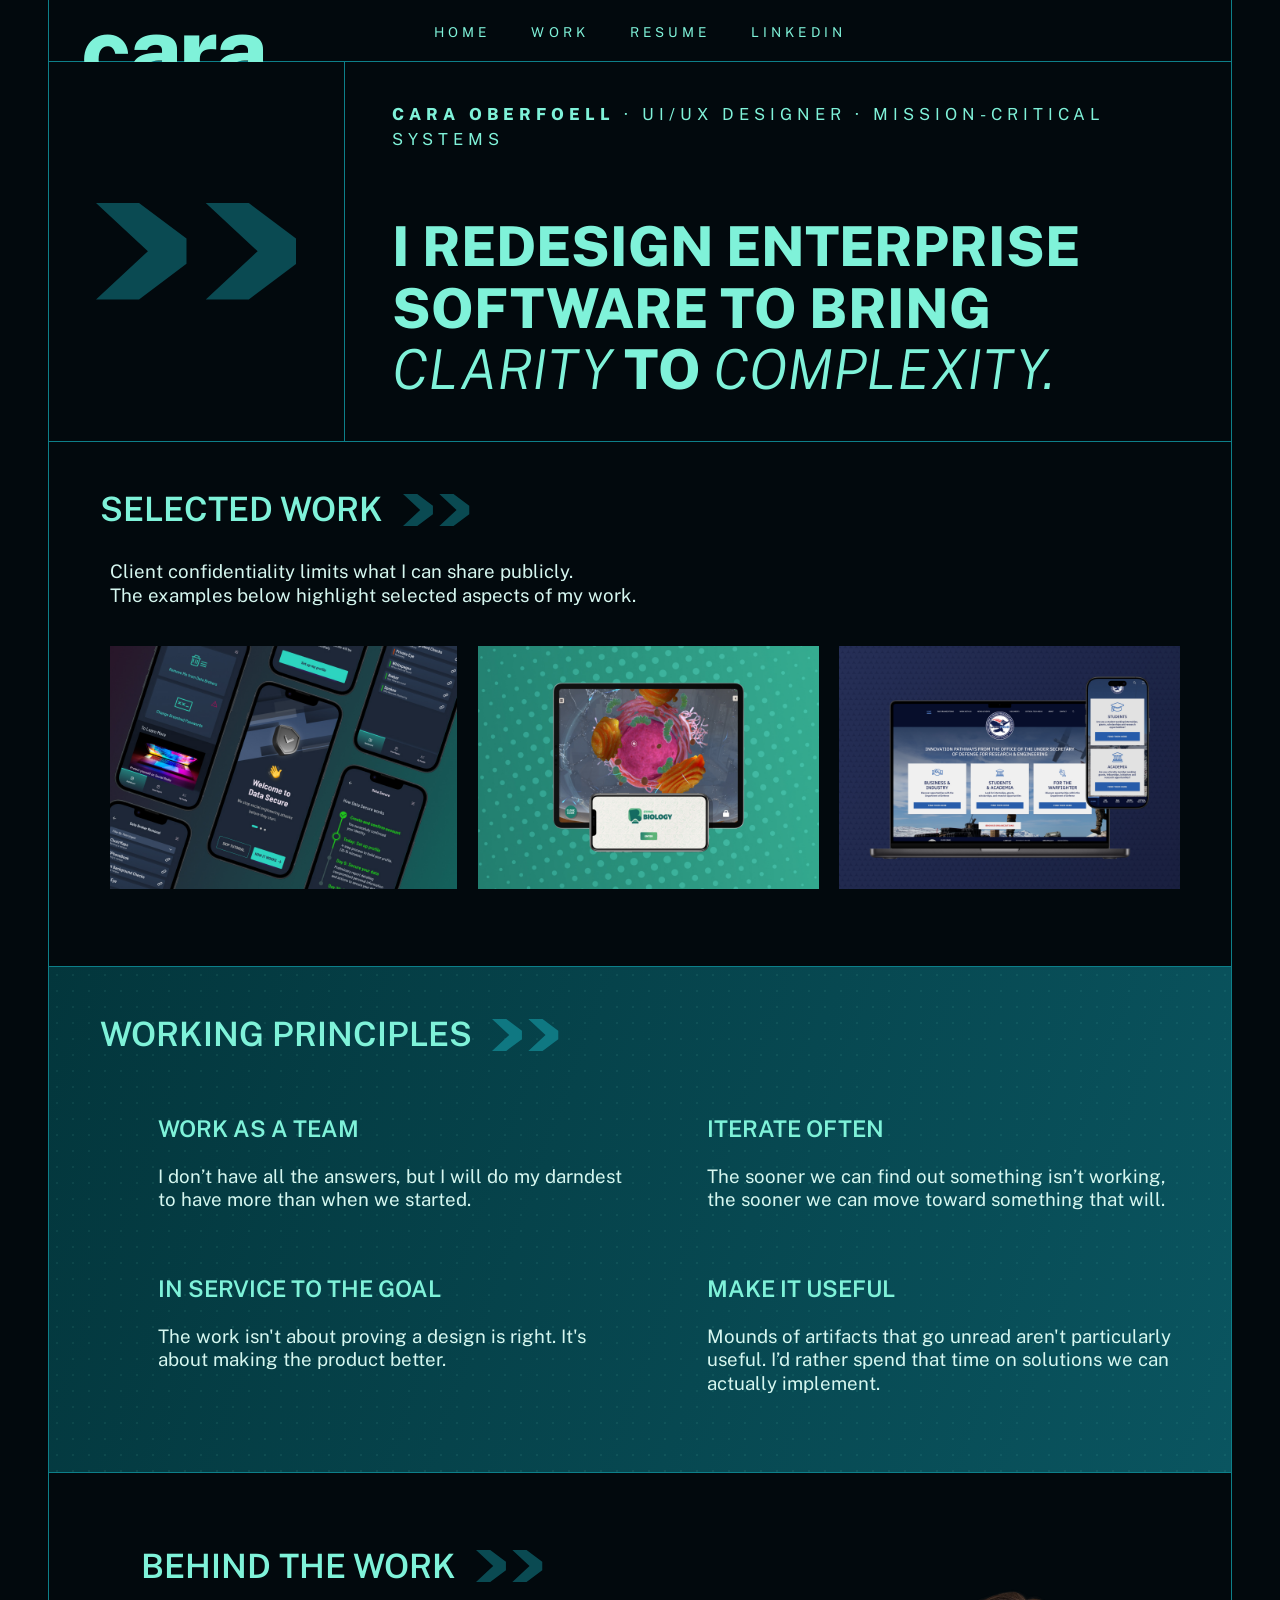
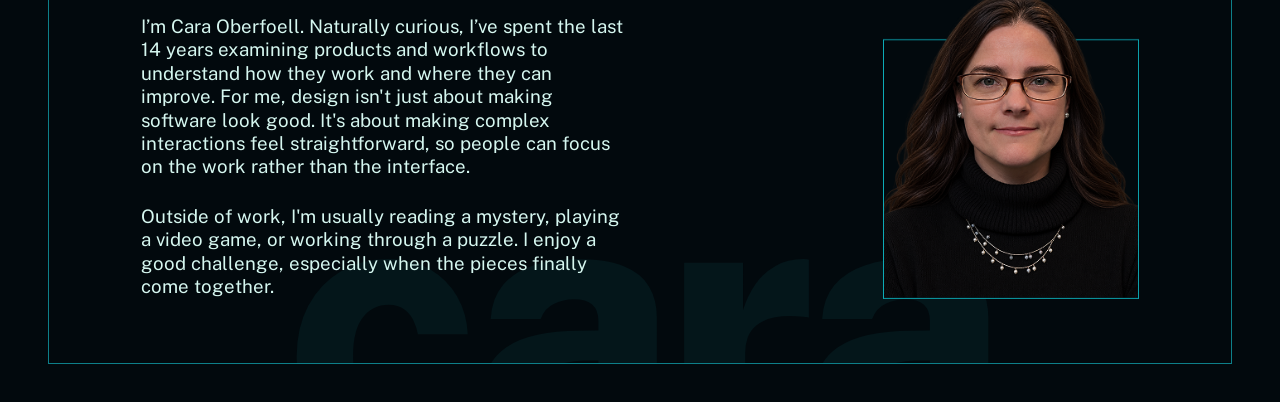
==== commit d46666fe: "Add files via upload added DOD thumbnail" ====
--- a/index.html
+++ b/index.html
@@ -28,7 +28,7 @@
         <!-- WORK LINK: points to the highlights section for now.
              When you build a Work page, change it to href="work.html" -->
         <li><a href="#work">Work</a></li>
-        <li><a href="Cara Oberfoell_resume.pdf" target="_blank" rel="noopener">Resume</a></li>
+        <li><a href="Cara_Oberfoell_resume.pdf" target="_blank" rel="noopener">Resume</a></li>
         <li><a href="https://www.linkedin.com/in/coberfoell" target="_blank" rel="noopener">LinkedIn</a></li>
 
       </ul>
@@ -68,7 +68,7 @@
       <ul class="gallery">
         <li><a href="project-1.html"><img src="images/data_secure.jpg" alt="Mobile app screens for a data privacy product. Opens the case study."></a></li>
         <li><a href="project-2.html"><img src="images/sib_thumb.jpg" alt="Biology AAR app screens.  Opens the case study."></a></li>
-        <li><a href="project-3.html"><img src="images/project-3.svg" alt="Interactive touchscreen wall at an automotive event, second view. Opens the case study."></a></li>
+        <li><a href="project-3.html"><img src="images/cto_image 1.jpg" alt="Web app on laptop and phone of the DoD CTO Innovation website. Opens the case study."></a></li>
       </ul>
     </section>
 
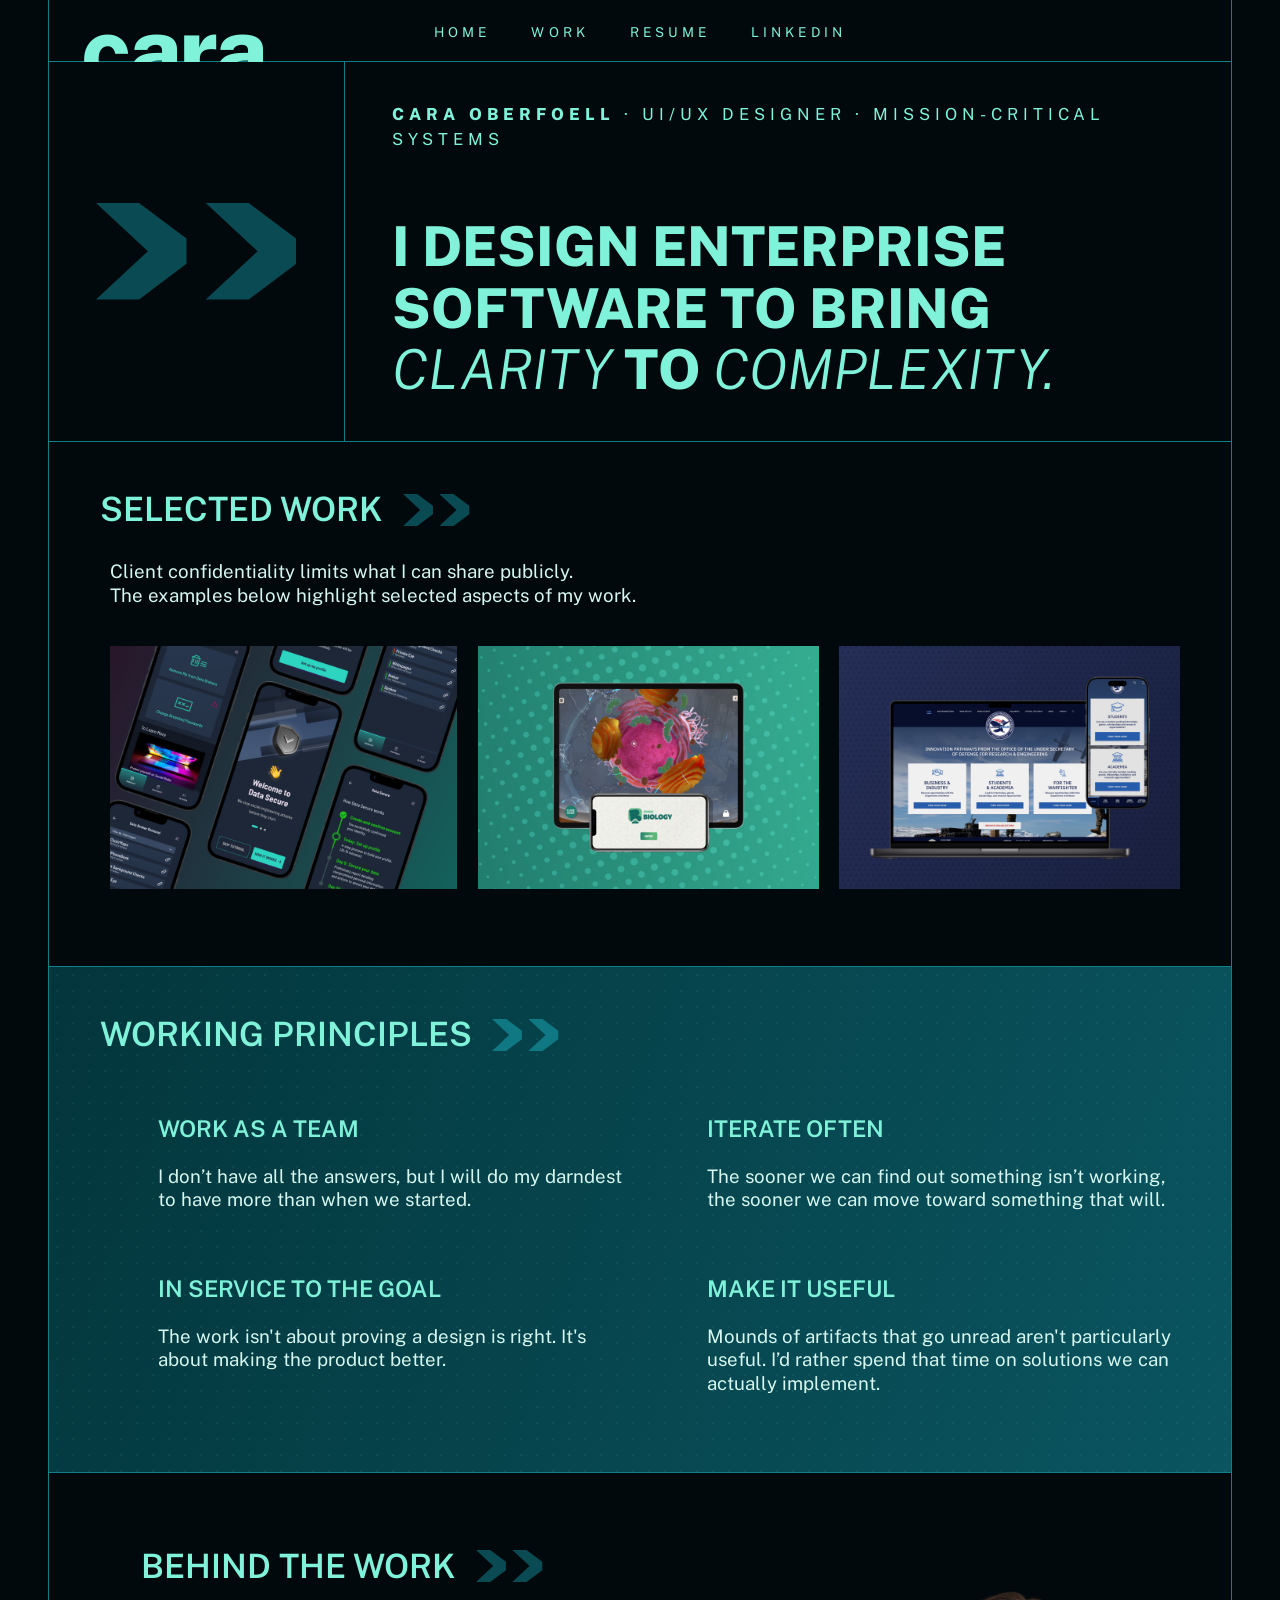
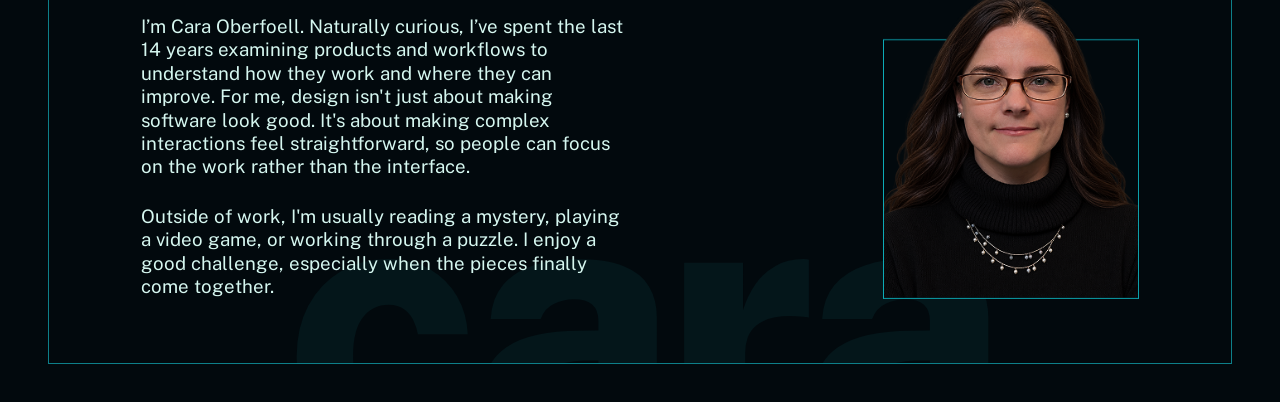
==== commit a26e3a5e: "Add files via upload text change" ====
--- a/index.html
+++ b/index.html
@@ -51,7 +51,7 @@
           <span>· UI/UX Designer</span>
           <span>· Mission-critical systems</span>
         </p>
-        <h1>I redesign enterprise software to bring <em>clarity</em> to <em>complexity.</em></h1>
+        <h1>I design enterprise software to bring <em>clarity</em> to <em>complexity.</em></h1>
       </div>
     </section>
 
